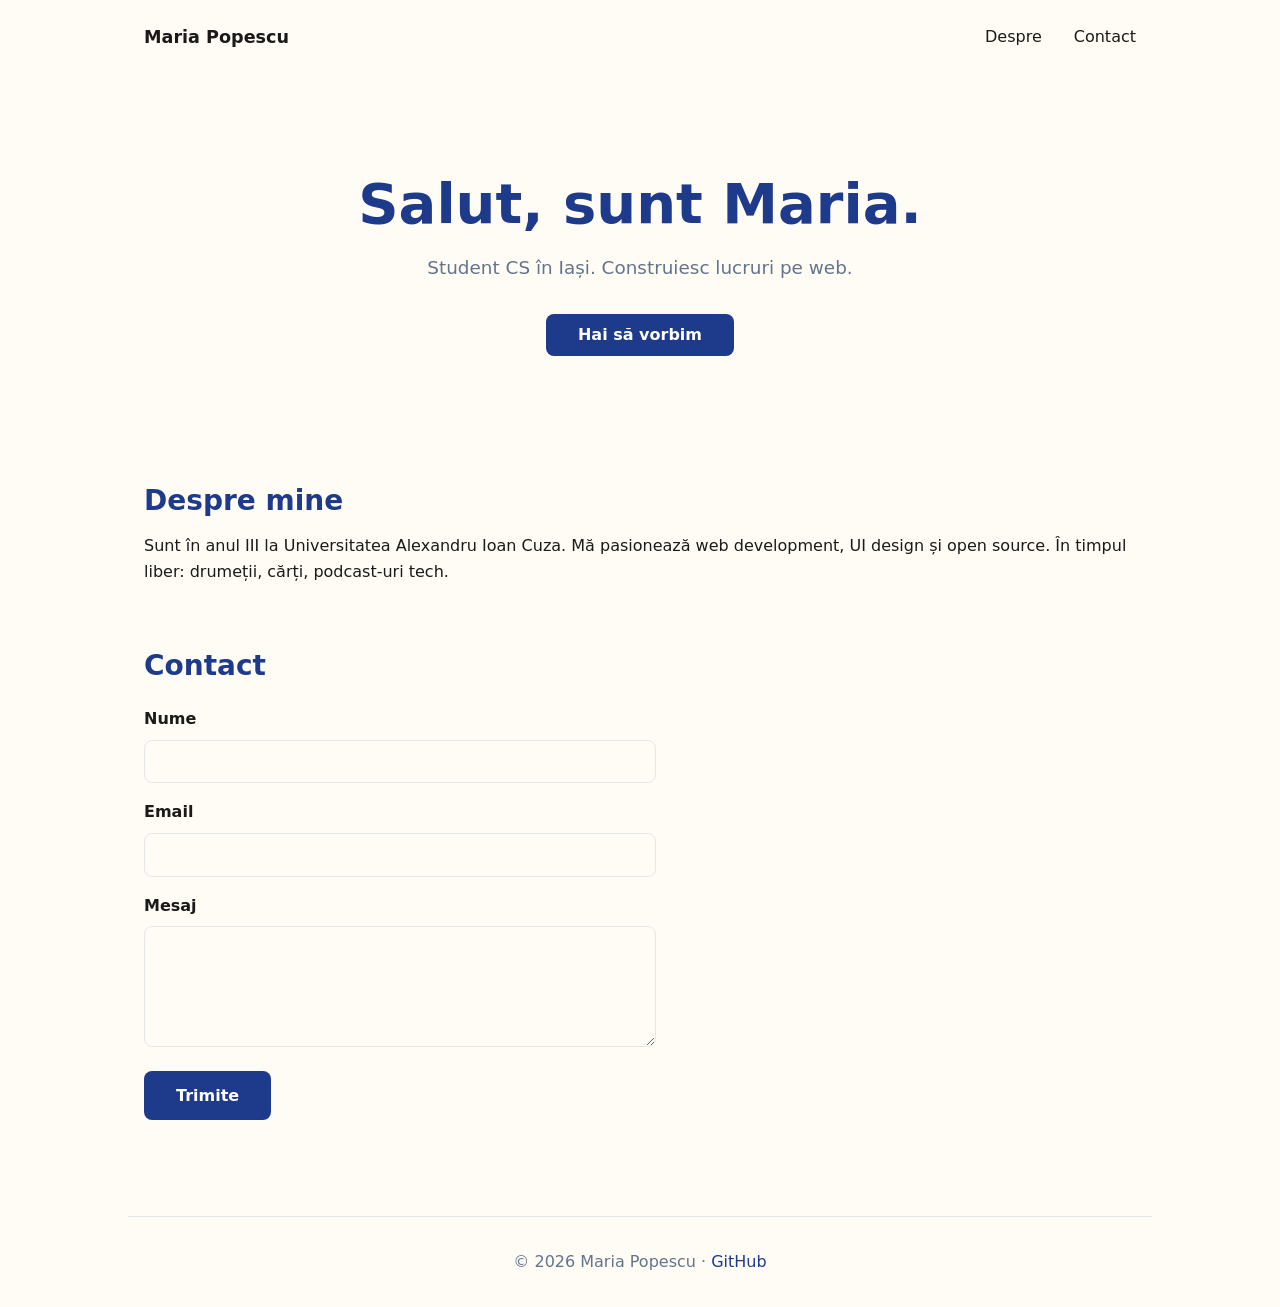
==== kit-starter/02-reference/index.html @ 404229f7 "version-01" ====
<!DOCTYPE html>
<html lang="ro">
<head>
  <meta charset="UTF-8">
  <meta name="viewport" content="width=device-width, initial-scale=1.0">

  <title>Maria Popescu — Student CS, Iași</title>
  <meta name="description" content="Pagina personală a Mariei Popescu, studentă la Computer Science în Iași. Pasionată de web development și design.">

  <!-- Open Graph: cum arata link-ul cand il trimiti pe WhatsApp/Discord -->
  <meta property="og:type" content="website">
  <meta property="og:title" content="Maria Popescu — Student CS, Iași">
  <meta property="og:description" content="Pagina personală a Mariei Popescu.">
  <meta property="og:image" content="https://maria-popescu.github.io/landing/og.png">
  <meta property="og:url" content="https://maria-popescu.github.io/landing/">

  <link rel="icon" href="favicon.svg" type="image/svg+xml">
  <link rel="stylesheet" href="style.css">
  <script src="script.js" defer></script>
</head>
<body>

  <header>
    <a href="#" class="logo">Maria Popescu</a>
    <button class="nav-toggle" aria-label="Deschide meniul" aria-expanded="false">
      <span></span><span></span><span></span>
    </button>
    <nav class="nav" id="nav">
      <a href="#despre">Despre</a>
      <a href="#contact">Contact</a>
    </nav>
  </header>

  <main>
    <section class="hero">
      <h1>Salut, sunt Maria.</h1>
      <p class="tagline">Student CS în Iași. Construiesc lucruri pe web.</p>
      <a href="#contact" class="cta">Hai să vorbim</a>
    </section>

    <section id="despre" class="about">
      <h2>Despre mine</h2>
      <p>Sunt în anul III la Universitatea Alexandru Ioan Cuza. Mă pasionează web development, UI design și open source. În timpul liber: drumeții, cărți, podcast-uri tech.</p>
    </section>

    <section id="contact" class="contact">
      <h2>Contact</h2>
      <form id="contact-form">
        <label for="nume">Nume</label>
        <input type="text" id="nume" name="nume" required>

        <label for="email">Email</label>
        <input type="email" id="email" name="email" required>

        <label for="mesaj">Mesaj</label>
        <textarea id="mesaj" name="mesaj" rows="4" required></textarea>

        <button type="submit">Trimite</button>
      </form>
    </section>
  </main>

  <footer>
    <p>&copy; 2026 Maria Popescu &middot; <a href="https://github.com/maria">GitHub</a></p>
  </footer>

</body>
</html>
---- kit-starter/02-reference/style.css ----
/* ============================================================
   RESET MINIMAL — paste-and-forget
   ============================================================ */
*, *::before, *::after { box-sizing: border-box; }
* { margin: 0; padding: 0; }
html { color-scheme: light dark; scroll-behavior: smooth; }
img { display: block; max-width: 100%; height: auto; }
a { color: inherit; }

/* ============================================================
   VARIABLE — schimbi tema in 1 loc, se schimba peste tot
   ============================================================ */
:root {
  /* Paleta */
  --primary: #1E3A8A;
  --accent:  #FBBF24;
  --bg:      light-dark(#FFFCF6, #0F172A);
  --text:    light-dark(#1A1A1A, #F1F5F9);
  --muted:   light-dark(#64748B, #94A3B8);
  --border:  light-dark(#E5E7EB, #1E293B);

  /* Spacing scale */
  --space-1: 0.5rem;
  --space-2: 1rem;
  --space-3: 2rem;
  --space-4: 4rem;

  /* Layout */
  --max-width: 64rem;
  --radius: 0.5rem;
}

/* ============================================================
   BODY + TIPOGRAFIE
   ============================================================ */
body {
  font-family: 'Lato', system-ui, -apple-system, "Segoe UI", sans-serif;
  background: var(--bg);
  color: var(--text);
  line-height: 1.6;
}

h1, h2 {
  color: var(--primary);
  line-height: 1.2;
}

/* ============================================================
   LAYOUT — containere si padding consistent
   ============================================================ */
header,
main > section,
footer {
  max-width: var(--max-width);
  margin-inline: auto;
  padding: var(--space-3) var(--space-2);
}

/* ============================================================
   HEADER + NAV (mobile-first: hamburger + dropdown)
   ============================================================ */
header {
  display: flex;
  align-items: center;
  justify-content: space-between;
  padding-block: var(--space-2);
  position: relative;
}

.logo {
  font-weight: 700;
  font-size: 1.1rem;
  text-decoration: none;
}

.nav-toggle {
  background: none;
  border: 0;
  cursor: pointer;
  padding: var(--space-1);
  display: flex;
  flex-direction: column;
  gap: 4px;
}

.nav-toggle span {
  display: block;
  width: 24px;
  height: 2px;
  background: var(--text);
}

.nav {
  display: none;
  flex-direction: column;
  position: absolute;
  top: 100%;
  left: 0;
  right: 0;
  background: var(--bg);
  padding: var(--space-2);
  gap: var(--space-1);
  border-top: 1px solid var(--border);
  z-index: 10;
}

.nav.open { display: flex; }

.nav a {
  text-decoration: none;
  padding: var(--space-1) 0;
  transition: color 0.15s;
}

.nav a:hover,
.nav a:focus-visible { color: var(--primary); }

/* ============================================================
   HERO
   ============================================================ */
.hero {
  text-align: center;
  padding-block: var(--space-4);
}

.hero h1 {
  font-size: clamp(2rem, 5vw, 3.5rem);
  margin-bottom: var(--space-2);
}

.tagline {
  color: var(--muted);
  font-size: 1.15rem;
  margin-bottom: var(--space-3);
}

.cta {
  display: inline-block;
  background: var(--primary);
  color: #FFFFFF;
  padding: var(--space-1) var(--space-3);
  border-radius: var(--radius);
  text-decoration: none;
  font-weight: 600;
  transition: transform 0.15s, background 0.15s;
}

.cta:hover {
  background: var(--accent);
  color: #1A1A1A;
  transform: translateY(-2px);
}

/* ============================================================
   SECTIUNI
   ============================================================ */
section h2 {
  font-size: 1.75rem;
  margin-bottom: var(--space-2);
}

/* ============================================================
   FORM
   ============================================================ */
form {
  display: flex;
  flex-direction: column;
  gap: var(--space-1);
  max-width: 32rem;
}

form label {
  font-weight: 600;
  margin-top: var(--space-1);
}

input, textarea {
  font: inherit;
  padding: var(--space-1) 0.75rem;
  border: 1px solid var(--border);
  border-radius: var(--radius);
  background: var(--bg);
  color: var(--text);
}

input:focus-visible,
textarea:focus-visible {
  outline: 2px solid var(--accent);
  outline-offset: 2px;
  border-color: var(--primary);
}

button[type="submit"] {
  margin-top: var(--space-2);
  background: var(--primary);
  color: #FFFFFF;
  border: 0;
  padding: 0.75rem 2rem;
  border-radius: var(--radius);
  font: inherit;
  font-weight: 600;
  cursor: pointer;
  align-self: flex-start;
  transition: transform 0.15s, background 0.15s;
}

button[type="submit"]:hover {
  background: var(--accent);
  color: #1A1A1A;
  transform: translateY(-2px);
}

/* ============================================================
   FOOTER
   ============================================================ */
footer {
  text-align: center;
  color: var(--muted);
  border-top: 1px solid var(--border);
  margin-top: var(--space-4);
  padding-block: var(--space-3);
}

footer a {
  color: var(--primary);
  text-decoration: none;
}

footer a:hover { text-decoration: underline; }

/* ============================================================
   BREAKPOINT — desktop (>= 768px)
   Mobile-first: aici extindem peste reguli mobile
   ============================================================ */
@media (min-width: 768px) {
  .nav-toggle { display: none; }

  .nav {
    display: flex;
    flex-direction: row;
    position: static;
    padding: 0;
    gap: var(--space-3);
    background: transparent;
    border: 0;
  }

  .hero { padding-block: 6rem; }
}
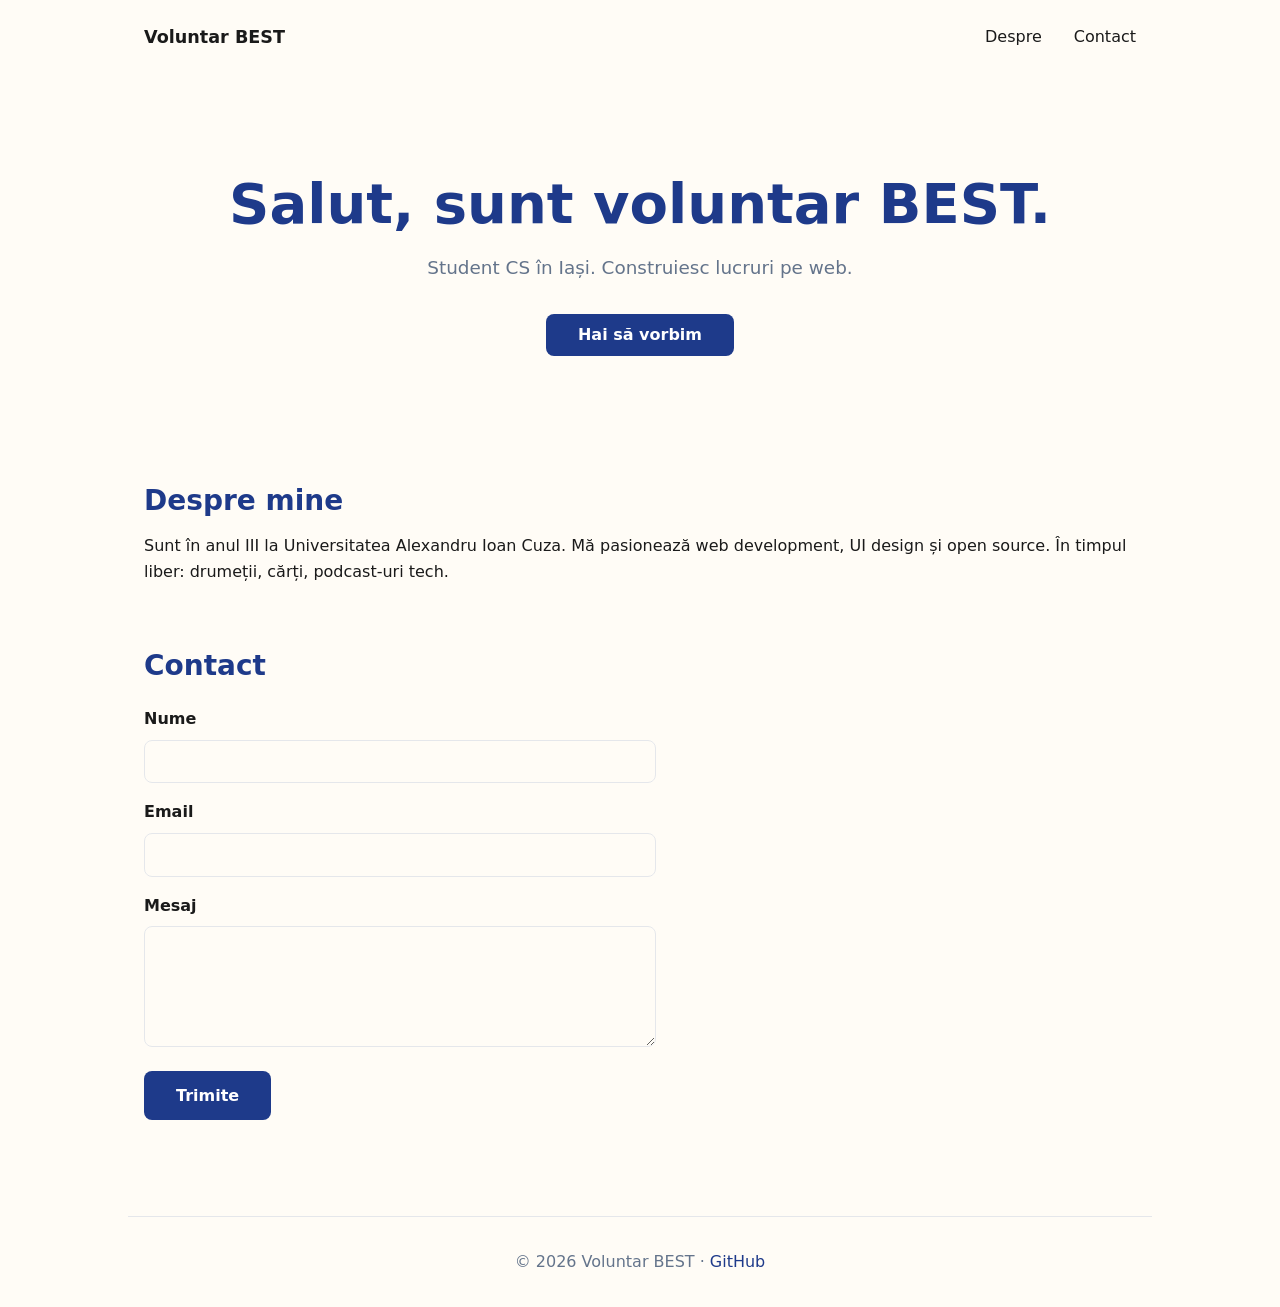
==== commit 33540c40: "version-02" ====
--- a/kit-starter/02-reference/index.html
+++ b/kit-starter/02-reference/index.html
@@ -4,15 +4,15 @@
   <meta charset="UTF-8">
   <meta name="viewport" content="width=device-width, initial-scale=1.0">
 
-  <title>Maria Popescu — Student CS, Iași</title>
-  <meta name="description" content="Pagina personală a Mariei Popescu, studentă la Computer Science în Iași. Pasionată de web development și design.">
+  <title>Voluntar BEST — Student CS, Iași</title>
+  <meta name="description" content="Pagina personală a Voluntarului BEST, voluntar la BEST Iași și student la Computer Science. Pasionat de web development și design.">
 
   <!-- Open Graph: cum arata link-ul cand il trimiti pe WhatsApp/Discord -->
   <meta property="og:type" content="website">
-  <meta property="og:title" content="Maria Popescu — Student CS, Iași">
-  <meta property="og:description" content="Pagina personală a Mariei Popescu.">
-  <meta property="og:image" content="https://maria-popescu.github.io/landing/og.png">
-  <meta property="og:url" content="https://maria-popescu.github.io/landing/">
+  <meta property="og:title" content="Voluntar BEST — Student CS, Iași">
+  <meta property="og:description" content="Pagina personală a Voluntarului BEST.">
+  <meta property="og:image" content="https://voluntar-best.github.io/landing/og.png">
+  <meta property="og:url" content="https://voluntar-best.github.io/landing/">
 
   <link rel="icon" href="favicon.svg" type="image/svg+xml">
   <link rel="stylesheet" href="style.css">
@@ -21,7 +21,7 @@
 <body>
 
   <header>
-    <a href="#" class="logo">Maria Popescu</a>
+    <a href="#" class="logo">Voluntar BEST</a>
     <button class="nav-toggle" aria-label="Deschide meniul" aria-expanded="false">
       <span></span><span></span><span></span>
     </button>
@@ -33,17 +33,17 @@
 
   <main>
     <section class="hero">
-      <h1>Salut, sunt Maria.</h1>
+      <h1>Salut, sunt voluntar BEST.</h1>
       <p class="tagline">Student CS în Iași. Construiesc lucruri pe web.</p>
       <a href="#contact" class="cta">Hai să vorbim</a>
     </section>
 
-    <section id="despre" class="about">
+    <section id="despre" class="about reveal">
       <h2>Despre mine</h2>
       <p>Sunt în anul III la Universitatea Alexandru Ioan Cuza. Mă pasionează web development, UI design și open source. În timpul liber: drumeții, cărți, podcast-uri tech.</p>
     </section>
 
-    <section id="contact" class="contact">
+    <section id="contact" class="contact reveal">
       <h2>Contact</h2>
       <form id="contact-form">
         <label for="nume">Nume</label>
@@ -61,7 +61,7 @@
   </main>
 
   <footer>
-    <p>&copy; 2026 Maria Popescu &middot; <a href="https://github.com/maria">GitHub</a></p>
+    <p>&copy; 2026 Voluntar BEST &middot; <a href="https://github.com/voluntar-best">GitHub</a></p>
   </footer>
 
 </body>
--- a/kit-starter/02-reference/style.css
+++ b/kit-starter/02-reference/style.css
@@ -116,6 +116,28 @@
 .nav a:focus-visible { color: var(--primary); }
 
 /* ============================================================
+   ANIMATIONS — fade-in la load + scroll reveal
+   Respecta prefers-reduced-motion (vezi sfarsitul fisierului).
+   ============================================================ */
+@keyframes fadeInUp {
+  from { opacity: 0; transform: translateY(20px); }
+  to   { opacity: 1; transform: translateY(0); }
+}
+
+/* Sectiunile marcate cu .reveal incep ascunse, devin vizibile
+   prin .visible (toggle-uit de IntersectionObserver in script.js). */
+.reveal {
+  opacity: 0;
+  transform: translateY(20px);
+  transition: opacity 0.6s ease-out, transform 0.6s ease-out;
+}
+
+.reveal.visible {
+  opacity: 1;
+  transform: translateY(0);
+}
+
+/* ============================================================
    HERO
    ============================================================ */
 .hero {
@@ -126,6 +148,15 @@
 .hero h1 {
   font-size: clamp(2rem, 5vw, 3.5rem);
   margin-bottom: var(--space-2);
+  animation: fadeInUp 0.7s ease-out 0.1s both;
+}
+
+.hero .tagline {
+  animation: fadeInUp 0.7s ease-out 0.25s both;
+}
+
+.hero .cta {
+  animation: fadeInUp 0.7s ease-out 0.4s both;
 }
 
 .tagline {
@@ -247,3 +278,17 @@
 
   .hero { padding-block: 6rem; }
 }
+
+/* ============================================================
+   ACCESIBILITATE — utilizatori cu prefers-reduced-motion
+   Animatiile devin instantanee, fara miscare vestibulara.
+   ============================================================ */
+@media (prefers-reduced-motion: reduce) {
+  *, *::before, *::after {
+    animation-duration: 0.01ms !important;
+    animation-iteration-count: 1 !important;
+    transition-duration: 0.01ms !important;
+  }
+
+  .reveal { opacity: 1; transform: none; }
+}
